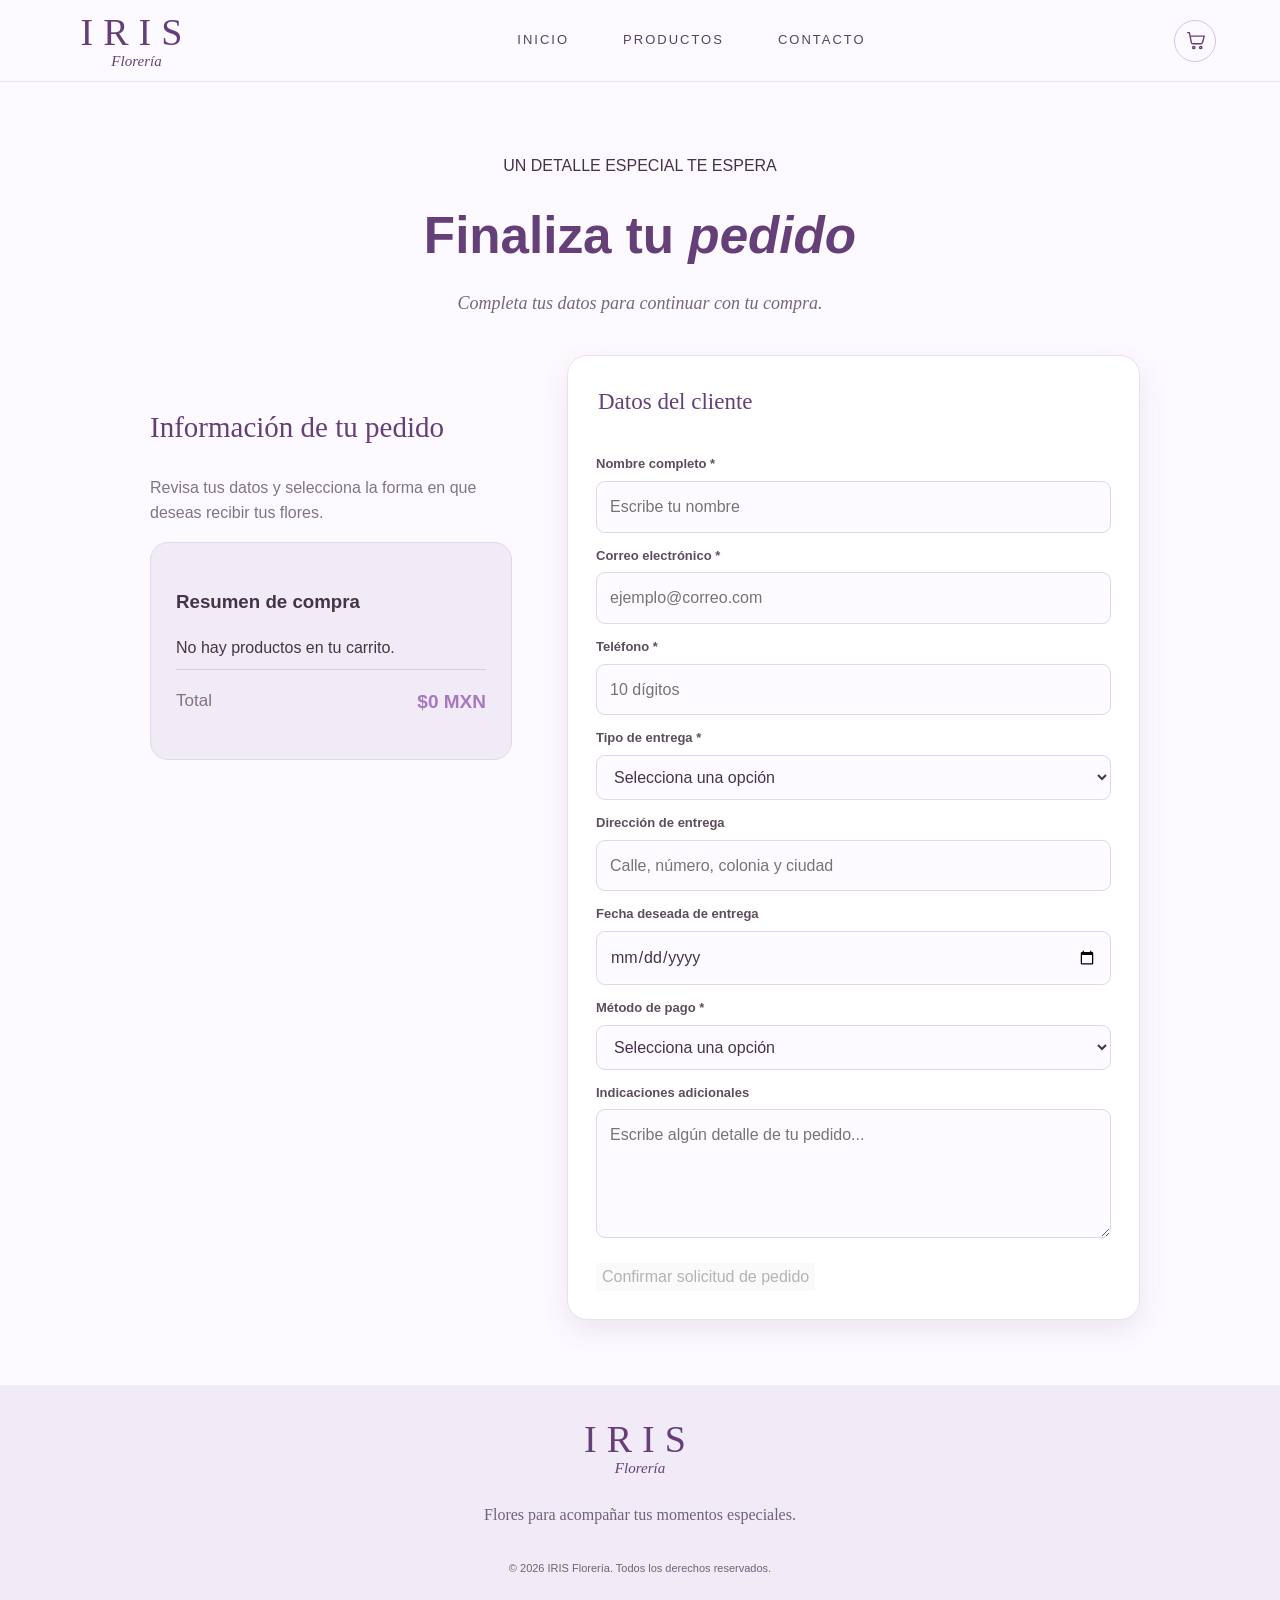
==== fincompra.html @ e753dcc7 "Agregar archivos mediante carga Primera subida de IRIS Florería" ====
<!DOCTYPE html>
<html lang="es">
<head>
    <meta charset="UTF-8">
    <meta name="viewport" content="width=device-width, initial-scale=1.0">
    <title>IRIS Florería | Finalizar pedido</title>
    <link rel="stylesheet" href="styles.css">
</head>
<body>

<!-- ENCABEZADO Y MENÚ -->
<header class="encabezado">
    <a class="marca" href="index.html">
        <span class="marca-nombre">IRIS</span>
        <span class="marca-subtitulo">Florería</span>
    </a>

    <button class="boton-menu" type="button"
        aria-label="Abrir menú" aria-expanded="false">
        ☰
    </button>

    <nav class="navegacion">
        <ul class="menu">
            <li><a href="index.html">Inicio</a></li>
            <li><a href="productos.html">Productos</a></li>
            <li><a href="contacto.html">Contacto</a></li>
        </ul>
    </nav>

    <a class="icono-carrito" href="carrito.html" aria-label="Ver carrito">
        <svg viewBox="0 0 24 24" aria-hidden="true">
            <path d="M3 3h2l2.2 11.1a2 2 0 0 0 2 1.6h8.9a2 2 0 0 0 1.9-1.4L22 7H6"/>
            <circle cx="10" cy="20" r="1.3"/>
            <circle cx="18" cy="20" r="1.3"/>
        </svg>
    </a>
</header>

<!-- CONTENIDO PRINCIPAL -->
<main class="pagina-interna">

    <header class="encabezado-seccion">
        <p class="sobre-titulo">UN DETALLE ESPECIAL TE ESPERA</p>
        <h1>Finaliza tu <em>pedido</em></h1>
        <p>Completa tus datos para continuar con tu compra.</p>
    </header>

    <section class="contenedor-contacto">

        <!-- INFORMACIÓN Y RESUMEN DE COMPRA -->
        <section class="texto-contacto">
            <h2>Información de tu pedido</h2>
            <p>Revisa tus datos y selecciona la forma en que deseas recibir tus flores.</p>

            <div class="resumen-carrito">
                <h3>Resumen de compra</h3>
                <div id="resumen-final"></div>
                <hr>
                <p class="fila-resumen total-carrito">
                    <span>Total</span>
                    <strong id="total-final">$0 MXN</strong>
                </p>
            </div>
        </section>

        <!-- FORMULARIO PARA FINALIZAR EL PEDIDO -->
        <form class="formulario-contacto" id="formulario-pedido">
            <fieldset>
                <legend>Datos del cliente</legend>

                <label for="nombre">Nombre completo *</label>
                <input type="text" id="nombre" name="nombre"
                    placeholder="Escribe tu nombre" required minlength="3">

                <label for="correo">Correo electrónico *</label>
                <input type="email" id="correo" name="correo"
                    placeholder="ejemplo@correo.com" required>

                <label for="telefono">Teléfono *</label>
                <input type="tel" id="telefono" name="telefono"
                    placeholder="10 dígitos" pattern="[0-9]{10}" required>

                <label for="entrega">Tipo de entrega *</label>
                <select id="entrega" name="entrega" required>
                    <option value="">Selecciona una opción</option>
                    <option value="Domicilio">Entrega a domicilio</option>
                    <option value="Recoger">Recoger en tienda</option>
                </select>

                <label for="direccion">Dirección de entrega</label>
                <input type="text" id="direccion" name="direccion"
                    placeholder="Calle, número, colonia y ciudad">

                <label for="fecha">Fecha deseada de entrega</label>
                <input type="date" id="fecha" name="fecha">

                <label for="pago">Método de pago *</label>
                <select id="pago" name="pago" required>
                    <option value="">Selecciona una opción</option>
                    <option value="Transferencia">Transferencia bancaria</option>
                    <option value="Deposito">Depósito bancario</option>
                    <option value="Efectivo">Pago en tienda</option>
                </select>

                <label for="mensaje">Indicaciones adicionales</label>
                <textarea id="mensaje" name="mensaje" rows="4"
                    placeholder="Escribe algún detalle de tu pedido..."></textarea>

                <button class="boton boton-principal boton-enviar" type="submit">
                    Confirmar solicitud de pedido
                </button>
            </fieldset>
        </form>

    </section>
</main>

<!-- PIE DE PÁGINA -->
<footer class="pie-pagina">
    <a class="marca marca-pie" href="index.html">
        <span class="marca-nombre">IRIS</span>
        <span class="marca-subtitulo">Florería</span>
    </a>
    <p>Flores para acompañar tus momentos especiales.</p>
    <p class="copyright">© 2026 IRIS Florería. Todos los derechos reservados.</p>
</footer>

<!-- FUNCIONES PARA FINALIZAR EL PEDIDO -->
<script>
// RECUPERAR EL CARRITO Y MOSTRAR EL RESUMEN DE COMPRA
const carrito = JSON.parse(localStorage.getItem("carrito")) || [];
const resumen = document.getElementById("resumen-final");

let total = 0;

// CALCULAR EL TOTAL DE LOS PRODUCTOS
if (carrito.length === 0) {
    resumen.textContent = "No hay productos en tu carrito.";
    document.querySelector("#formulario-pedido button").disabled = true;
} else {
    carrito.forEach(producto => {
        const importe = producto.precio * producto.cantidad;
        total += importe;

        const fila = document.createElement("p");
        fila.className = "fila-resumen";
        fila.textContent = producto.nombre + " x " +
            producto.cantidad + " — $" +
            importe.toLocaleString("es-MX");

        resumen.appendChild(fila);
    });
}

// MOSTRAR EL TOTAL DE LA COMPRA
document.getElementById("total-final").textContent =
    "$" + total.toLocaleString("es-MX") + " MXN";

// ESTABLECER LA FECHA MÍNIMA DE ENTREGA
const fecha = document.getElementById("fecha");
const hoy = new Date();
fecha.min = hoy.getFullYear() + "-" +
    String(hoy.getMonth() + 1).padStart(2, "0") + "-" +
    String(hoy.getDate()).padStart(2, "0");

// SOLICITAR DIRECCIÓN SOLO PARA ENTREGA A DOMICILIO
document.getElementById("entrega").addEventListener("change", function() {
    const direccion = document.getElementById("direccion");
    direccion.required = this.value === "Domicilio";
});

// VALIDAR Y GUARDAR LA SOLICITUD DEL PEDIDO
document.getElementById("formulario-pedido").addEventListener("submit", function(event) {
    event.preventDefault();

    if (carrito.length === 0) {
        alert("Tu carrito está vacío.");
        return;
    }

    const datos = new FormData(this);
    const pedido = {
        cliente: Object.fromEntries(datos.entries()),
        productos: carrito,
        total: total
    };

    // GUARDAR LOS DATOS DEL ÚLTIMO PEDIDO
    localStorage.setItem("ultimoPedido", JSON.stringify(pedido));

    alert("Tu solicitud de pedido fue preparada. Para confirmar la compra, IRIS Florería deberá revisar tus datos y acordar el pago y la entrega.");
});
</script>

<script src="main.js" defer></script>

</body>
</html>
---- styles.css ----
/* =====================================
   VARIABLES Y CONFIGURACIÓN GENERAL
   ===================================== */

:root {
    --morado: #654078;
    --morado-medio: #9872b5;
    --lila: #d7c2e7;
    --rosa: #a779bd;
    --rosa-claro: #f0e8f6;
    --crema: #fdfaff;
    --texto: #443448;
    --gris: #817486;
    --dorado: #d5a34b;
    --blanco: #ffffff;
    --sombra: 0 10px 28px rgba(76, 49, 91, 0.10);
}

* {
    box-sizing: border-box;
}

html {
    scroll-behavior: smooth;
}

body {
    margin: 0;
    background: var(--crema);
    color: var(--texto);
    font-family: Arial, Helvetica, sans-serif;
    line-height: 1.6;
}

img {
    display: block;
    max-width: 100%;
}

a {
    color: inherit;
    text-decoration: none;
}

button, input, select, textarea {
    font: inherit;
}

/* =====================================
   ENCABEZADO Y MENÚ
   ===================================== */

.encabezado {
    min-height: 82px;
    padding: 12px 5%;
    display: flex;
    align-items: center;
    justify-content: space-between;
    gap: 25px;
    background: rgba(253, 250, 255, 0.97);
    border-bottom: 1px solid #e9dff0;
    position: relative;
    z-index: 10;
}

.marca {
    min-width: 145px;
    display: flex;
    flex-direction: column;
    align-items: center;
    color: var(--morado);
    line-height: 1;
}

.marca-nombre {
    font-family: Georgia, "Times New Roman", serif;
    font-size: 38px;
    letter-spacing: 10px;
}

.marca-subtitulo {
    margin-top: 3px;
    font-family: Georgia, "Times New Roman", serif;
    font-size: 15px;
    font-style: italic;
}

.navegacion {
    margin-left: auto;
    margin-right: auto;
}

/* BOTÓN DEL MENÚ HAMBURGUESA */

.boton-menu {
    display: none;
    padding: 7px 12px;
    background: transparent;
    border: 1px solid var(--lila);
    border-radius: 8px;
    color: var(--morado);
    font-size: 25px;
    cursor: pointer;
}

.menu {
    margin: 0;
    padding: 0;
    display: flex;
    align-items: center;
    gap: 24px;
    list-style: none;
}

.menu a {
    display: block;
    padding: 10px 15px;
    color: #55445f;
    font-size: 13px;
    letter-spacing: 2px;
    text-transform: uppercase;
    transition: 0.2s;
}

.menu a:hover,
.menu a.activo {
    color: var(--rosa);
    background: var(--rosa-claro);
    border-radius: 24px;
}

/* Icono del carrito */

.icono-carrito {
    width: 42px;
    height: 42px;
    display: grid;
    place-items: center;
    color: var(--morado);
    border: 1px solid var(--lila);
    border-radius: 50%;
    transition: 0.2s;
}

.icono-carrito:hover {
    background: var(--morado);
    color: var(--blanco);
}

.icono-carrito svg {
    width: 21px;
    height: 21px;
    fill: none;
    stroke: currentColor;
    stroke-width: 1.6;
    stroke-linecap: round;
    stroke-linejoin: round;
}

/* =====================================
   PORTADA PRINCIPAL
   ===================================== */

.portada {
    min-height: 630px;
    height: 82vh;
    max-height: 780px;
    position: relative;
    display: flex;
    align-items: center;
    overflow: hidden;
    background: #55444e;
}

.portada-fondo {
    position: absolute;
    inset: 0;
    z-index: 0;
}

.portada-fondo img {
    width: 100%;
    height: 100%;
    object-fit: cover;
    object-position: center 55%;
}

.portada::after {
    content: "";
    position: absolute;
    inset: 0;
    z-index: 1;
    background: linear-gradient(
        90deg,
        rgba(20, 15, 20, 0.55) 0%,
        rgba(20, 15, 20, 0.30) 40%,
        rgba(20, 15, 20, 0.05) 100%
    );
}

.portada-contenido {
    width: 100%;
    max-width: 850px;
    padding: 40px;
    margin-left: 0;
    position: relative;
    z-index: 2;
}

.portada h1 {
    max-width: 850px;
    margin: 0 0 45px;
    color: #ffffff;
    font-family: Georgia, "Times New Roman", serif;
    font-size: clamp(48px, 6.2vw, 88px);
    font-weight: normal;
    line-height: 1.08;
}

.portada h1 em {
    color: #d9b8e8;
    font-weight: normal;
}

.acciones-portada {
    display: flex;
    flex-wrap: wrap;
    gap: 15px;
    margin: 0 0 38px;
}

.portada .boton {
    min-height: 55px;
    padding: 14px 30px;
    border-radius: 35px;
    font-size: 16px;
}

.portada .boton-principal {
    background: #9872b5;
    border: 1px solid #9872b5;
    color: #ffffff;
}

.portada .boton-principal:hover {
    background: #79518f;
}

.portada .boton-secundario {
    background: rgba(255,255,255,0.12);
    border: 1px solid rgba(255,255,255,0.8);
    color: #ffffff;
    backdrop-filter: blur(5px);
}

.portada .boton-secundario:hover {
    background: rgba(255,255,255,0.25);
}

.beneficios {
    margin: 0;
    padding: 0;
    display: flex;
    flex-wrap: wrap;
    gap: 12px;
    list-style: none;
}

.beneficios li {
    padding: 10px 17px;
    color: #ffffff;
    background: rgba(255,255,255,0.15);
    border: 1px solid rgba(255,255,255,0.45);
    border-radius: 25px;
    font-size: 13px;
    backdrop-filter: blur(5px);
}

.beneficios li::before {
    content: none;
}

/* =====================================
   TÍTULOS Y SECCIONES
   ===================================== */

.seccion,
.pagina-interna {
    padding: 55px 5% 65px;
}

.encabezado-seccion {
    margin: 0 auto 38px;
    text-align: center;
}

.encabezado-seccion h1,
.encabezado-seccion h2 {
    margin: 8px 0 12px;
    font-size: clamp(35px, 4vw, 52px);
    color: var(--morado);
}

.encabezado-seccion > p:last-child {
    margin: 0;
    color: #76677e;
    font-family: Georgia, "Times New Roman", serif;
    font-size: 18px;
    font-style: italic;
}

.mas-vendidos {
    background: #fcf9ff;
}

/* =====================================
   TARJETAS DE PRODUCTOS
   ===================================== */

.rejilla-productos {
    display: grid;
    grid-template-columns: repeat(5, minmax(0, 1fr));
    gap: 22px;
    align-items: start;
}

.tarjeta-producto {
    min-width: 0;
    padding: 10px 10px 12px;
    background: var(--blanco);
    border-radius: 20px;
    box-shadow: var(--sombra);
    transition: 0.2s;
    scroll-margin-top: 30px;
}

.tarjeta-producto:hover {
    transform: translateY(-4px);
}

.tarjeta-producto > img {
    width: 100%;
    height: 190px;
    object-fit: cover;
    border-radius: 13px;
}

.informacion-producto {
    padding: 9px 10px 7px;
}

.marca-producto {
    margin: 0 0 5px;
    color: var(--morado-medio);
    font-size: 9px;
    letter-spacing: 3px;
}

.informacion-producto h2,
.informacion-producto h3 {
    min-height: 52px;
    margin: 0;
    padding-bottom: 7px;
    color: #493650;
    border-bottom: 1px solid #e9e0ef;
    font-family: Georgia, "Times New Roman", serif;
    font-size: 17px;
    font-weight: normal;
    line-height: 1.45;
}

.datos-producto {
    margin: 5px 0 0;
    display: flex;
    align-items: center;
    gap: 4px;
    color: var(--rosa);
    font-size: 14px;
}

.datos-producto strong {
    font-size: 16px;
}

.datos-producto small {
    color: var(--gris);
    font-size: 9px;
}

.categoria-producto {
    width: max-content;
    max-width: 100%;
    margin: 9px auto 0;
    padding: 5px 14px;
    background: var(--rosa-claro);
    color: var(--morado);
    border-radius: 20px;
    font-size: 9px;
    font-weight: bold;
    letter-spacing: 1.5px;
    text-align: center;
    text-transform: uppercase;
}

.enlace-producto {
    margin-top: 10px;
    display: block;
    color: var(--morado);
    font-size: 12px;
    text-align: center;
}

.enlace-producto:hover {
    color: var(--rosa);
    text-decoration: underline;
}

.boton-agregar {
    width: 100%;
    margin-top: 13px;
    padding: 10px;
    background: var(--morado-medio);
    border: 0;
    border-radius: 22px;
    color: white;
    cursor: pointer;
    font-size: 12px;
    transition: 0.2s;
}

.boton-agregar:hover {
    background: var(--morado);
}

.centrar {
    margin: 38px 0 0;
    text-align: center;
}

.boton-catalogo {
    min-width: 300px;
    padding: 16px 28px;
    display: inline-flex;
    justify-content: center;
    border: 1px solid var(--rosa);
    border-radius: 30px;
    color: var(--rosa);
    font-size: 12px;
    letter-spacing: 3px;
}

.boton-catalogo:hover {
    background: var(--rosa-claro);
}

/* =====================================
   CATÁLOGO Y CATEGORÍAS
   ===================================== */

.filtros-categorias {
    margin: 0 auto 35px;
    display: flex;
    justify-content: center;
    flex-wrap: wrap;
    gap: 10px;
}

.filtros-categorias a {
    padding: 9px 16px;
    background: var(--blanco);
    border: 1px solid #e3d6ed;
    border-radius: 22px;
    color: var(--morado);
    font-size: 13px;
}

.filtros-categorias a:hover {
    background: var(--rosa-claro);
}

.catalogo-completo {
    grid-template-columns: repeat(4, minmax(0, 1fr));
    row-gap: 35px;
}

.catalogo-completo .tarjeta-producto > img {
    height: 220px;
}

/* =====================================
   FORMULARIOS
   ===================================== */

.contenedor-contacto {
    max-width: 1000px;
    margin: 0 auto;
    display: grid;
    grid-template-columns: 0.8fr 1.2fr;
    gap: 45px;
    align-items: start;
}

.texto-contacto {
    padding: 25px 10px;
}

.texto-contacto h2 {
    color: var(--morado);
    font-family: Georgia, "Times New Roman", serif;
    font-size: 29px;
    font-weight: normal;
}

.texto-contacto p {
    color: var(--gris);
}

.nota-contacto {
    font-size: 13px;
}

.formulario-contacto {
    padding: 28px;
    background: var(--blanco);
    border: 1px solid #e9e0ef;
    border-radius: 20px;
    box-shadow: var(--sombra);
}

.formulario-contacto fieldset {
    margin: 0;
    padding: 0;
    border: 0;
}

.formulario-contacto legend {
    margin-bottom: 20px;
    color: var(--morado);
    font-family: Georgia, "Times New Roman", serif;
    font-size: 23px;
}

.formulario-contacto label {
    margin: 13px 0 6px;
    display: block;
    color: #5d4d5d;
    font-size: 13px;
    font-weight: bold;
}

.formulario-contacto input:not([type="checkbox"]),
.formulario-contacto select,
.formulario-contacto textarea {
    width: 100%;
    padding: 12px 13px;
    background: #fdfbff;
    border: 1px solid #e1d6eb;
    border-radius: 9px;
    color: var(--texto);
    outline: none;
}

.formulario-contacto input:focus,
.formulario-contacto select:focus,
.formulario-contacto textarea:focus {
    border-color: var(--morado-medio);
    box-shadow: 0 0 0 3px rgba(152, 100, 180, 0.12);
}

.formulario-contacto textarea {
    resize: vertical;
}

.formulario-contacto .aceptacion {
    display: flex;
    align-items: flex-start;
    gap: 9px;
    font-weight: normal;
}

.aceptacion input {
    margin-top: 4px;
    accent-color: var(--morado);
}

.boton-enviar {
    margin-top: 18px;
    border: 0;
}

/* =====================================
   CARRITO DE COMPRAS
   ===================================== */

.contenedor-carrito {
    max-width: 1100px;
    margin: 0 auto;
    display: grid;
    grid-template-columns: 1.5fr 0.8fr;
    gap: 30px;
    align-items: start;
}

.productos-carrito {
    padding: 25px;
    background: var(--blanco);
    border-radius: 18px;
    box-shadow: var(--sombra);
}

.productos-carrito h2,
.resumen-carrito h2 {
    margin-top: 0;
    color: var(--morado);
    font-family: Georgia, "Times New Roman", serif;
    font-size: 24px;
    font-weight: normal;
}

.producto-carrito {
    padding: 18px 0;
    display: flex;
    align-items: center;
    gap: 18px;
    border-bottom: 1px solid #eee3ed;
}

.producto-carrito img {
    width: 115px;
    height: 115px;
    object-fit: cover;
    border-radius: 12px;
}

.detalle-carrito {
    flex: 1;
}

.detalle-carrito h3 {
    margin: 0;
    color: var(--texto);
    font-family: Georgia, "Times New Roman", serif;
    font-size: 18px;
    font-weight: normal;
}

.detalle-carrito p {
    margin: 5px 0;
    color: var(--gris);
    font-size: 13px;
}

.detalle-carrito .precio-carrito {
    color: var(--rosa);
    font-size: 16px;
    font-weight: bold;
}

.detalle-carrito label {
    font-size: 12px;
}

.detalle-carrito input {
    width: 55px;
    padding: 5px;
    border: 1px solid var(--lila);
    border-radius: 7px;
}

.eliminar-producto {
    padding: 7px 10px;
    background: transparent;
    border: 0;
    color: var(--rosa);
    cursor: pointer;
    font-size: 12px;
}

.eliminar-producto:hover {
    text-decoration: underline;
}

.regresar-catalogo {
    margin-top: 22px;
    display: inline-block;
    color: var(--morado-medio);
    font-size: 13px;
}

.resumen-carrito {
    padding: 25px;
    background: #f1eaf7;
    border: 1px solid #e3d6ed;
    border-radius: 18px;
}

.fila-resumen {
    display: flex;
    justify-content: space-between;
    gap: 10px;
    color: var(--gris);
    font-size: 13px;
}

.fila-resumen strong {
    color: var(--texto);
}

.resumen-carrito hr {
    border: 0;
    border-top: 1px solid #d9c9e4;
}

.total-carrito {
    color: var(--morado);
    font-size: 17px;
}

.total-carrito strong {
    color: var(--rosa);
    font-size: 19px;
}

.boton-pedido {
    width: 100%;
    margin-top: 15px;
    text-align: center;
    font-size: 13px;
}

.nota-carrito {
    color: var(--gris);
    font-size: 11px;
    text-align: center;
}

.carrito-vacio {
    padding: 25px 10px;
    text-align: center;
}

.carrito-vacio h3 {
    color: var(--morado);
    font-family: Georgia, "Times New Roman", serif;
    font-weight: normal;
}

.carrito-vacio p {
    color: var(--gris);
    font-size: 13px;
}

/* =====================================
   PIE DE PÁGINA
   ===================================== */

.pie-pagina {
    display: flex;
    flex-direction: column;
    justify-content: center;
    align-items: center;
    gap: 8px;

    padding: 35px 5%;
    background: #f1eaf7;
    color: #71617a;
    text-align: center;
}

.marca-pie {
    margin: 0 auto 12px;
}

.pie-pagina > p {
    margin: 6px 0;
    font-family: Georgia, "Times New Roman", serif;
}

.pie-pagina .copyright {
    margin-top: 18px;
    font-family: Arial, Helvetica, sans-serif;
    font-size: 11px;
}

/* =====================================
   TABLET
   ===================================== */

@media (max-width: 1024px) {

    .encabezado {
        padding-right: 3%;
        padding-left: 3%;
        gap: 12px;
    }

    .menu {
        gap: 8px;
    }

    .menu a {
        padding: 9px 10px;
        font-size: 11px;
        letter-spacing: 1px;
    }

    .portada-contenido {
        padding-left: 7%;
        padding-right: 5%;
    }

    .rejilla-productos {
        grid-template-columns: repeat(3, minmax(0, 1fr));
    }

    .catalogo-completo {
        grid-template-columns: repeat(3, minmax(0, 1fr));
    }
}

/* =====================================
   MÓVIL
   ===================================== */

@media (max-width: 767px) {

    .encabezado {
        min-height: auto;
        padding: 12px 4%;
        flex-wrap: wrap;
    }

    .marca {
        min-width: 105px;
        align-items: flex-start;
    }

    .marca-nombre {
        font-size: 29px;
        letter-spacing: 7px;
    }

    .marca-subtitulo {
        padding-left: 13px;
        font-size: 13px;
    }

    .navegacion {
        order: 3;
        width: 100%;
        margin: 0;
    }

    /* MENÚ HAMBURGUESA */

    .boton-menu {
        display: block;
        order: 2;
    }

    .navegacion {
        order: 4;
        width: 100%;
        margin: 0;
    }

    .menu {
        display: none;
        flex-direction: column;
        align-items: center;
        gap: 5px;
    }

    .menu.menu-abierto {
        display: flex;
    }

    .menu a {
        width: 100%;
        padding: 10px;
        font-size: 11px;
        letter-spacing: 1px;
        text-align: center;
    }

    .icono-carrito {
        width: 37px;
        height: 37px;
        margin-left: auto;
        order: 3;
    }

    .portada {
        grid-template-columns: 1fr;
    }

    .portada-contenido {
        padding: 48px 7% 35px;
    }

    .portada h1 {
        font-size: 43px;
    }

    .portada-imagen,
    .portada-imagen img {
        min-height: 260px;
        height: 260px;
    }

    .beneficios {
        gap: 9px 15px;
    }

    .seccion,
    .pagina-interna {
        padding: 42px 5%;
    }

    .encabezado-seccion {
        margin-bottom: 28px;
    }

    .encabezado-seccion h1,
    .encabezado-seccion h2 {
        font-size: 36px;
    }

    .encabezado-seccion > p:last-child {
        font-size: 15px;
    }

    .rejilla-productos,
    .catalogo-completo {
        grid-template-columns: repeat(2, minmax(0, 1fr));
        gap: 18px 12px;
    }

    .tarjeta-producto {
        padding: 7px;
        border-radius: 15px;
    }

    .tarjeta-producto > img,
    .catalogo-completo .tarjeta-producto > img {
        height: 145px;
    }

    .informacion-producto {
        padding: 7px 6px;
    }

    .informacion-producto h2,
    .informacion-producto h3 {
        min-height: 65px;
        font-size: 14px;
    }

    .categoria-producto {
        padding: 5px 8px;
        font-size: 8px;
        letter-spacing: 0.8px;
    }

    .boton-catalogo {
        min-width: 0;
        width: 100%;
        max-width: 340px;
        font-size: 10px;
        letter-spacing: 2px;
    }

    .contenedor-contacto {
        grid-template-columns: 1fr;
        gap: 10px;
    }

    .texto-contacto {
        padding: 0;
    }

    .formulario-contacto {
        padding: 20px 16px;
    }

    .contenedor-carrito {
        grid-template-columns: 1fr;
        gap: 20px;
    }

    .productos-carrito,
    .resumen-carrito {
        padding: 18px;
    }

    .producto-carrito {
        flex-wrap: wrap;
        gap: 12px;
    }

    .producto-carrito img {
        width: 85px;
        height: 95px;
    }

    .detalle-carrito {
        min-width: 140px;
    }

    .eliminar-producto {
        margin-left: auto;
    }

    .portada {
        height: 650px;
        min-height: 580px;
    }

    .portada-fondo img {
        object-position: 58% center;
    }

    .portada::after {
        background: linear-gradient(
            90deg,
            rgba(20,15,20,0.58),
            rgba(20,15,20,0.25)
        );
    }

    .portada-contenido {
        padding: 25px;
    }

    .portada h1 {
        font-size: 47px;
        margin-bottom: 30px;
    }

    .acciones-portada {
        gap: 10px;
        margin-bottom: 25px;
    }

    .portada .boton {
        padding: 12px 20px;
        font-size: 14px;
    }

    .beneficios {
        gap: 8px;
    }

    .beneficios li {
        font-size: 11px;
        padding: 8px 12px;
    }
}

/* =====================================
   MÓVILES PEQUEÑOS
   ===================================== */

@media (max-width: 380px) {

    .menu {
        gap: 0;
    }

    .menu a {
        padding: 8px 7px;
        font-size: 9px;
    }

    .rejilla-productos,
    .catalogo-completo {
        grid-template-columns: 1fr;
    }

    .tarjeta-producto > img,
    .catalogo-completo .tarjeta-producto > img {
        height: 210px;
    }
}

/* VENTANA DE INFORMACIÓN DEL PRODUCTO */
.modal-producto {
    display: none;
    position: fixed;
    inset: 0;
    background: rgba(0, 0, 0, 0.65);
    z-index: 1000;
    justify-content: center;
    align-items: center;
    padding: 20px;
}

.modal-producto.activo {
    display: flex;
}

.contenido-modal {
    position: relative;
    background: #fffaf7;
    border-radius: 18px;
    padding: 25px;
    width: 100%;
    max-width: 700px;
    display: flex;
    gap: 25px;
    align-items: center;
}

.contenido-modal img {
    width: 50%;
    max-height: 400px;
    object-fit: contain;
    border-radius: 12px;
}

.datos-modal {
    flex: 1;
}

.datos-modal h2 {
    color: #68466f;
    margin: 10px 0;
}

.datos-modal p {
    line-height: 1.6;
}

.cerrar-modal {
    position: absolute;
    top: 8px;
    right: 15px;
    border: none;
    background: none;
    font-size: 30px;
    cursor: pointer;
    color: #68466f;
}

@media (max-width: 600px) {
    .contenido-modal {
        flex-direction: column;
        gap: 12px;
    }

    .contenido-modal img {
        width: 100%;
        max-height: 280px;
    }
}
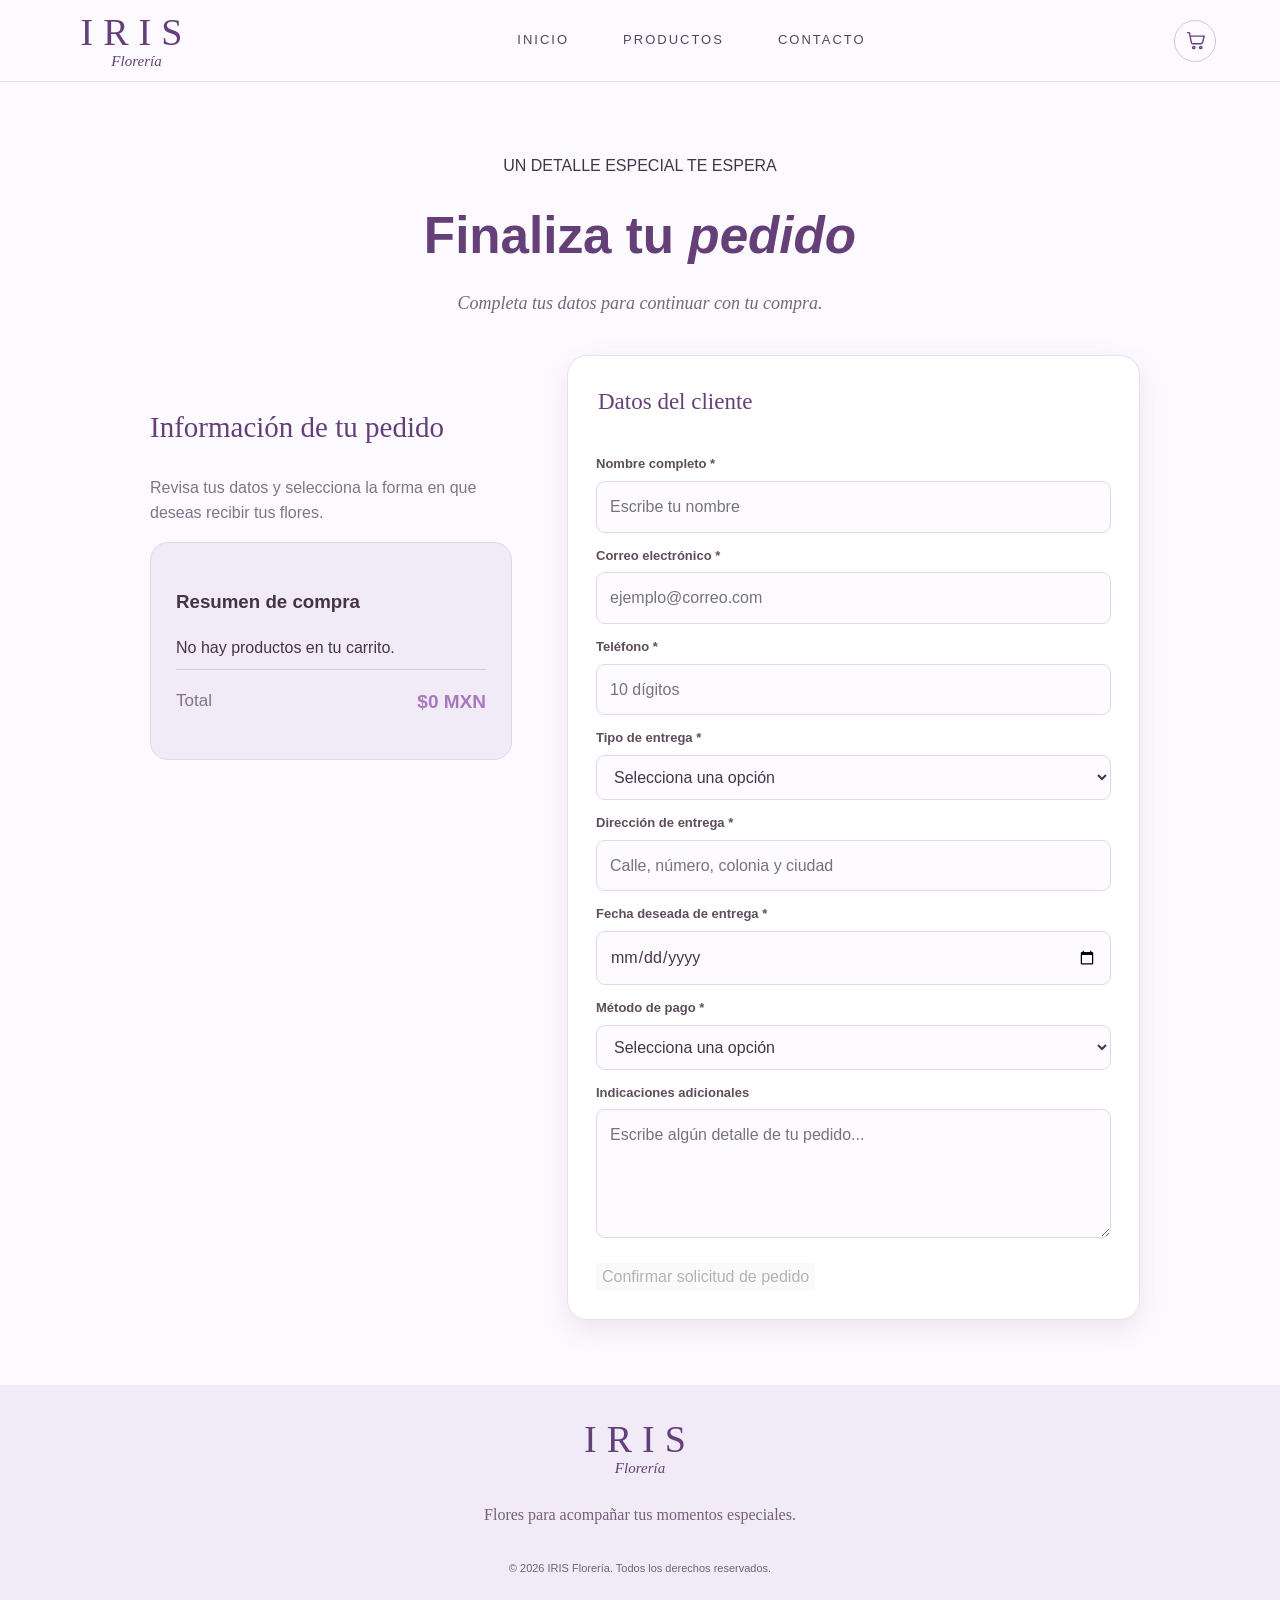
==== commit 0f84a2d6: "Actualización del proyecto IRIS Florería Se actualizaron los formularios, la conexión con la base de" ====
--- a/fincompra.html
+++ b/fincompra.html
@@ -48,7 +48,7 @@
 
     <section class="contenedor-contacto">
 
-        <!-- INFORMACIÓN Y RESUMEN DE COMPRA -->
+        <!-- RESUMEN DE COMPRA -->
         <section class="texto-contacto">
             <h2>Información de tu pedido</h2>
             <p>Revisa tus datos y selecciona la forma en que deseas recibir tus flores.</p>
@@ -64,8 +64,10 @@
             </div>
         </section>
 
-        <!-- FORMULARIO PARA FINALIZAR EL PEDIDO -->
-        <form class="formulario-contacto" id="formulario-pedido">
+        <!-- FORMULARIO -->
+        <form class="formulario-contacto" id="formulario-pedido"
+            action="procesar.php" method="POST">
+
             <fieldset>
                 <legend>Datos del cliente</legend>
 
@@ -88,12 +90,14 @@
                     <option value="Recoger">Recoger en tienda</option>
                 </select>
 
-                <label for="direccion">Dirección de entrega</label>
+                <label for="direccion">Dirección de entrega *</label>
                 <input type="text" id="direccion" name="direccion"
-                    placeholder="Calle, número, colonia y ciudad">
-
-                <label for="fecha">Fecha deseada de entrega</label>
-                <input type="date" id="fecha" name="fecha">
+                    placeholder="Calle, número, colonia y ciudad" required>
+
+                <small id="mensaje-direccion"></small>
+
+                <label for="fecha">Fecha deseada de entrega *</label>
+                <input type="date" id="fecha" name="fecha" required>
 
                 <label for="pago">Método de pago *</label>
                 <select id="pago" name="pago" required>
@@ -122,56 +126,106 @@
         <span class="marca-nombre">IRIS</span>
         <span class="marca-subtitulo">Florería</span>
     </a>
+
     <p>Flores para acompañar tus momentos especiales.</p>
     <p class="copyright">© 2026 IRIS Florería. Todos los derechos reservados.</p>
 </footer>
 
 <!-- FUNCIONES PARA FINALIZAR EL PEDIDO -->
 <script>
-// RECUPERAR EL CARRITO Y MOSTRAR EL RESUMEN DE COMPRA
-const carrito = JSON.parse(localStorage.getItem("carrito")) || [];
+
+// RECUPERAR EL CARRITO
+let carrito = JSON.parse(localStorage.getItem("carrito")) || [];
+
 const resumen = document.getElementById("resumen-final");
+const formularioPedido = document.getElementById("formulario-pedido");
+const botonEnviar = formularioPedido.querySelector("button");
 
 let total = 0;
 
-// CALCULAR EL TOTAL DE LOS PRODUCTOS
-if (carrito.length === 0) {
-    resumen.textContent = "No hay productos en tu carrito.";
-    document.querySelector("#formulario-pedido button").disabled = true;
-} else {
-    carrito.forEach(producto => {
-        const importe = producto.precio * producto.cantidad;
-        total += importe;
-
-        const fila = document.createElement("p");
-        fila.className = "fila-resumen";
-        fila.textContent = producto.nombre + " x " +
-            producto.cantidad + " — $" +
-            importe.toLocaleString("es-MX");
-
-        resumen.appendChild(fila);
-    });
+// MOSTRAR RESUMEN DE COMPRA
+function actualizarResumen() {
+
+    resumen.innerHTML = "";
+    total = 0;
+
+    if (carrito.length === 0) {
+        resumen.textContent = "No hay productos en tu carrito.";
+        botonEnviar.disabled = true;
+    } else {
+
+        botonEnviar.disabled = false;
+
+        carrito.forEach(producto => {
+
+            const importe = Number(producto.precio) * Number(producto.cantidad);
+            total += importe;
+
+            const fila = document.createElement("p");
+            fila.className = "fila-resumen";
+
+            fila.textContent =
+                producto.nombre + " x " +
+                producto.cantidad + " — $" +
+                importe.toLocaleString("es-MX");
+
+            resumen.appendChild(fila);
+        });
+    }
+
+    document.getElementById("total-final").textContent =
+        "$" + total.toLocaleString("es-MX") + " MXN";
 }
 
-// MOSTRAR EL TOTAL DE LA COMPRA
-document.getElementById("total-final").textContent =
-    "$" + total.toLocaleString("es-MX") + " MXN";
-
-// ESTABLECER LA FECHA MÍNIMA DE ENTREGA
-const fecha = document.getElementById("fecha");
-const hoy = new Date();
-fecha.min = hoy.getFullYear() + "-" +
-    String(hoy.getMonth() + 1).padStart(2, "0") + "-" +
-    String(hoy.getDate()).padStart(2, "0");
-
-// SOLICITAR DIRECCIÓN SOLO PARA ENTREGA A DOMICILIO
-document.getElementById("entrega").addEventListener("change", function() {
-    const direccion = document.getElementById("direccion");
-    direccion.required = this.value === "Domicilio";
+actualizarResumen();
+
+// ESTABLECER FECHA MÍNIMA
+const campoFecha = document.getElementById("fecha");
+
+function obtenerFechaLocal() {
+
+    const hoy = new Date();
+
+    return hoy.getFullYear() + "-" +
+        String(hoy.getMonth() + 1).padStart(2, "0") + "-" +
+        String(hoy.getDate()).padStart(2, "0");
+}
+
+campoFecha.min = obtenerFechaLocal();
+
+// CAMBIAR DIRECCIÓN SEGÚN TIPO DE ENTREGA
+const entrega = document.getElementById("entrega");
+const direccion = document.getElementById("direccion");
+const mensajeDireccion = document.getElementById("mensaje-direccion");
+
+entrega.addEventListener("change", function() {
+
+    if (this.value === "Recoger") {
+
+        direccion.required = false;
+        direccion.disabled = true;
+        direccion.value = "";
+
+        mensajeDireccion.textContent =
+            "Tu pedido estará disponible para recoger en IRIS Florería.";
+
+    } else {
+
+        direccion.disabled = false;
+        direccion.required = true;
+
+        mensajeDireccion.textContent = "";
+
+        direccion.placeholder =
+            "Calle, número, colonia y ciudad";
+    }
 });
 
-// VALIDAR Y GUARDAR LA SOLICITUD DEL PEDIDO
-document.getElementById("formulario-pedido").addEventListener("submit", function(event) {
+// VALIDAR FORMULARIO
+formularioPedido.noValidate = true;
+
+formularioPedido.addEventListener("submit", async function(event) {
+
     event.preventDefault();
 
     if (carrito.length === 0) {
@@ -179,18 +233,156 @@
         return;
     }
 
-    const datos = new FormData(this);
-    const pedido = {
-        cliente: Object.fromEntries(datos.entries()),
-        productos: carrito,
-        total: total
-    };
-
-    // GUARDAR LOS DATOS DEL ÚLTIMO PEDIDO
-    localStorage.setItem("ultimoPedido", JSON.stringify(pedido));
-
-    alert("Tu solicitud de pedido fue preparada. Para confirmar la compra, IRIS Florería deberá revisar tus datos y acordar el pago y la entrega.");
+    const nombre = document.getElementById("nombre");
+    const correo = document.getElementById("correo");
+    const telefono = document.getElementById("telefono");
+    const fecha = document.getElementById("fecha");
+    const pago = document.getElementById("pago");
+
+    // VERIFICAR SI TODOS LOS CAMPOS ESTÁN VACÍOS
+    const todosVacios =
+        !nombre.value.trim() &&
+        !correo.value.trim() &&
+        !telefono.value.trim() &&
+        !entrega.value &&
+        (entrega.value !== "Recoger" && !direccion.value.trim()) &&
+        !fecha.value &&
+        !pago.value;
+
+    if (todosVacios) {
+        alert("Por favor, completa todos los campos obligatorios.");
+        nombre.focus();
+        return;
+    }
+
+    // VALIDAR NOMBRE
+    if (nombre.value.trim().length < 3) {
+        alert("Escribe tu nombre completo (mínimo 3 caracteres).");
+        nombre.focus();
+        return;
+    }
+
+    // VALIDAR CORREO
+    const emailValido =
+        /^[^\s@]+@[^\s@]+\.[^\s@]+$/.test(correo.value.trim());
+
+    if (!emailValido) {
+        alert("Escribe un correo electrónico válido.");
+        correo.focus();
+        return;
+    }
+
+    // VALIDAR TELÉFONO
+    const telefonoValido =
+        /^[0-9]{10}$/.test(telefono.value.trim());
+
+    if (!telefonoValido) {
+        alert("Escribe un teléfono válido de 10 dígitos.");
+        telefono.focus();
+        return;
+    }
+
+    // VALIDAR TIPO DE ENTREGA
+    if (!entrega.value) {
+        alert("Por favor, selecciona un tipo de entrega.");
+        entrega.focus();
+        return;
+    }
+
+    // VALIDAR DIRECCIÓN
+    if (entrega.value === "Domicilio" && !direccion.value.trim()) {
+        alert("Por favor, escribe tu dirección de entrega.");
+        direccion.focus();
+        return;
+    }
+
+    // VALIDAR FECHA
+    if (!fecha.value) {
+        alert("Por favor, selecciona una fecha de entrega.");
+        fecha.focus();
+        return;
+    }
+
+    if (fecha.value < campoFecha.min) {
+        alert("Selecciona una fecha igual o posterior a hoy.");
+        fecha.focus();
+        return;
+    }
+
+    // VALIDAR MÉTODO DE PAGO
+    if (!pago.value) {
+        alert("Por favor, selecciona un método de pago.");
+        pago.focus();
+        return;
+    }
+
+    if (!formularioPedido.checkValidity()) {
+        formularioPedido.reportValidity();
+        return;
+    }
+
+    // PREPARAR INFORMACIÓN PARA PHP
+    const datosPedido = new FormData(formularioPedido);
+
+    datosPedido.append("productos", JSON.stringify(carrito));
+    datosPedido.append("total", total);
+
+    // EVITAR ENVÍOS DUPLICADOS
+    botonEnviar.disabled = true;
+    botonEnviar.textContent = "Enviando pedido...";
+
+    try {
+
+        const respuesta = await fetch("procesar.php", {
+            method: "POST",
+            body: datosPedido
+        });
+
+        if (!respuesta.ok) {
+            throw new Error("Error en el servidor.");
+        }
+
+        const resultado = await respuesta.json();
+
+        if (resultado.exito) {
+
+            // ELIMINAR CARRITO DESPUÉS DE GUARDAR
+            localStorage.removeItem("carrito");
+            carrito = [];
+
+            // LIMPIAR FORMULARIO
+            formularioPedido.reset();
+
+            // RESTABLECER DIRECCIÓN
+            direccion.disabled = false;
+            direccion.required = true;
+            mensajeDireccion.textContent = "";
+
+            // ACTUALIZAR RESUMEN Y TOTAL
+            actualizarResumen();
+
+            alert("¡Gracias por tu pedido! Tu solicitud se guardó correctamente.");
+
+        } else {
+
+            alert(resultado.mensaje || "No se pudo guardar tu pedido.");
+
+            botonEnviar.disabled = false;
+            botonEnviar.textContent = "Confirmar solicitud de pedido";
+        }
+
+    } catch (error) {
+
+        console.error("Error:", error);
+
+        alert("Ocurrió un error al enviar tu pedido. Inténtalo nuevamente.");
+
+        botonEnviar.disabled = false;
+        botonEnviar.textContent = "Confirmar solicitud de pedido";
+    }
+
 });
+
 </script>
 
 <script src="main.js" defer></script>
